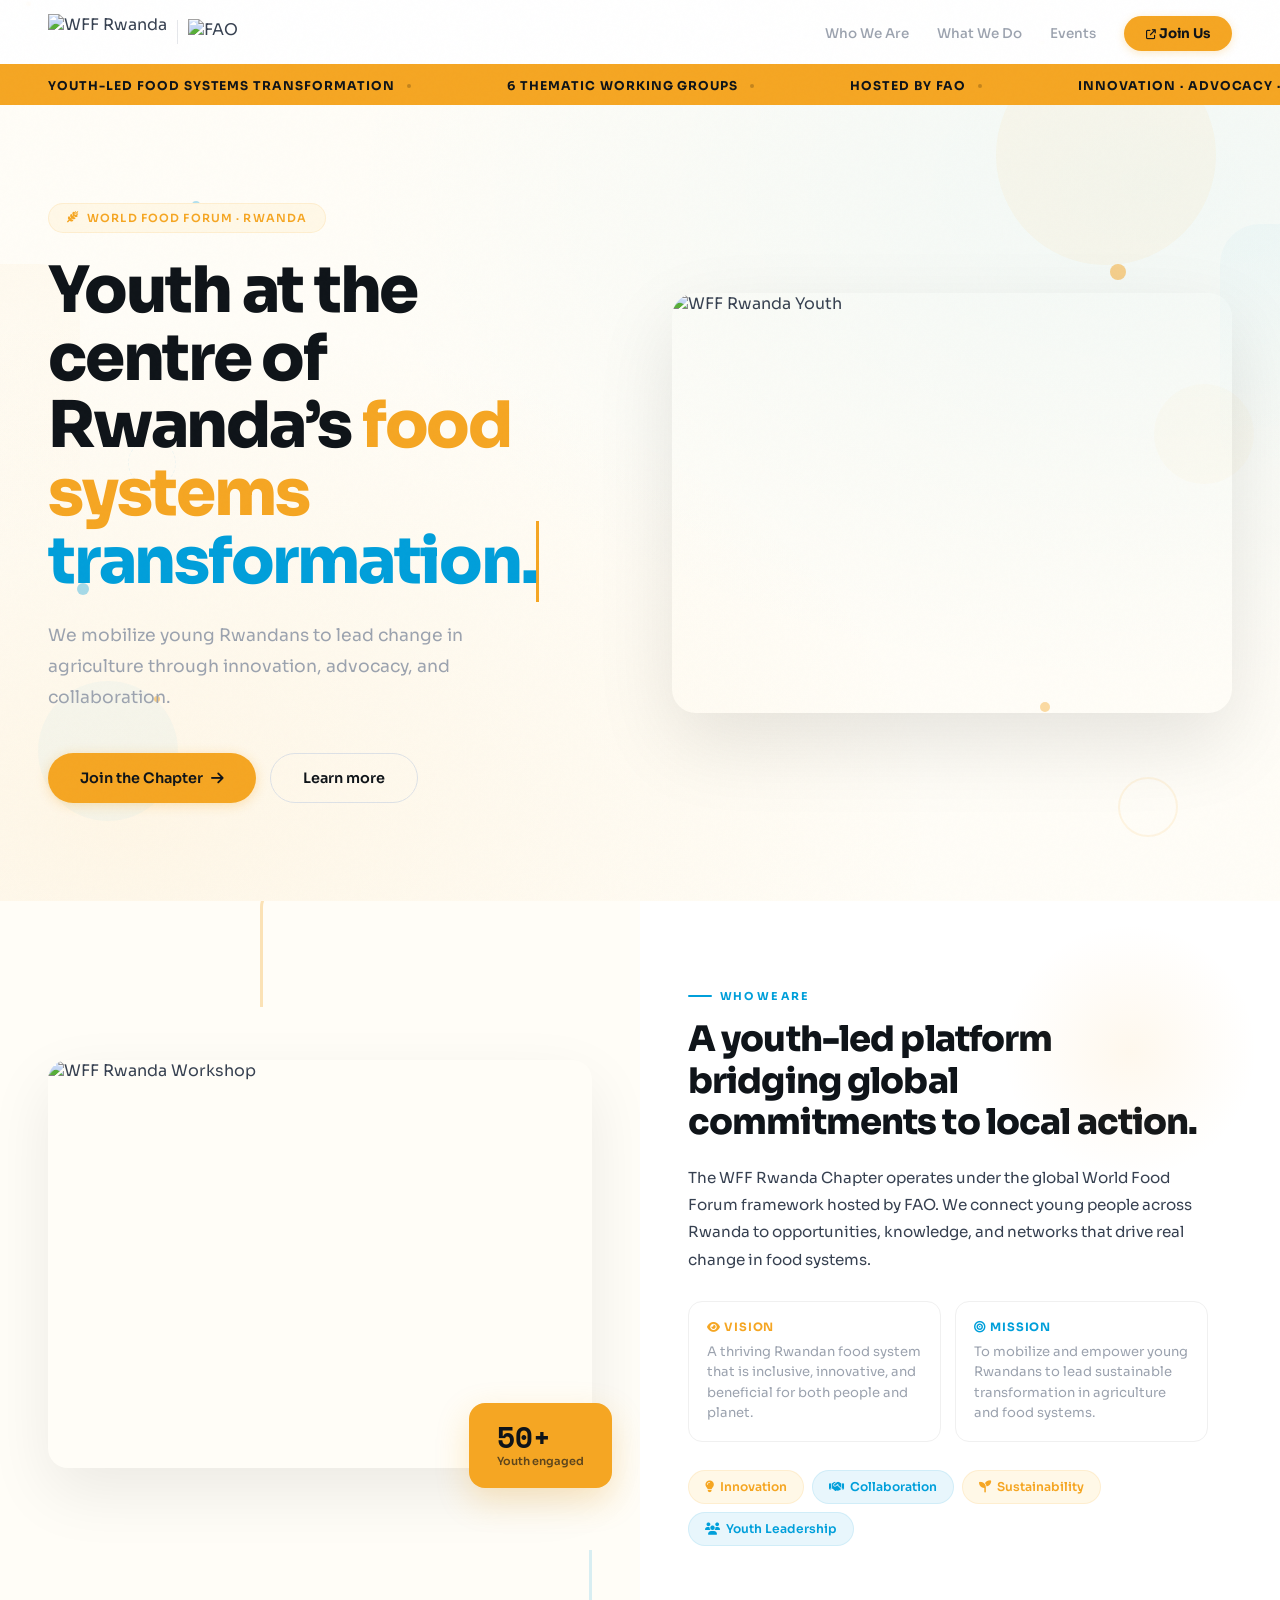
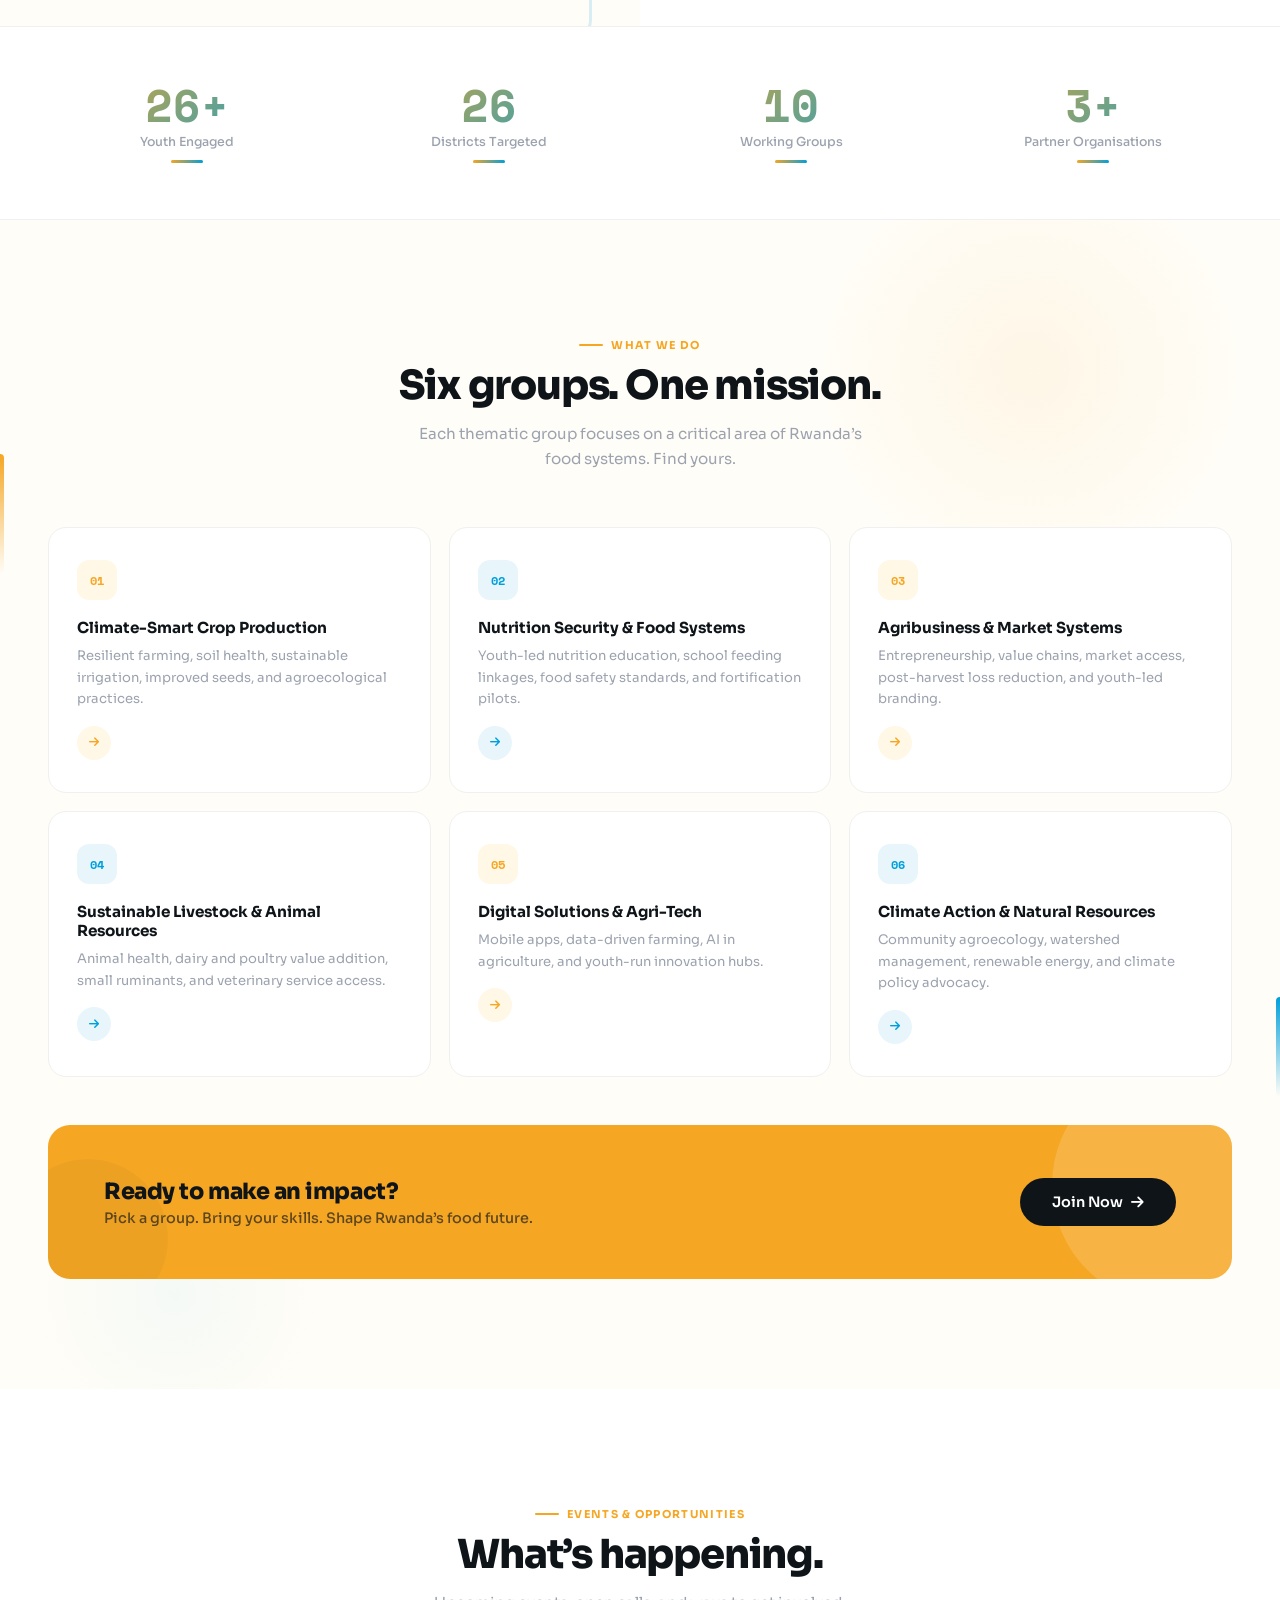
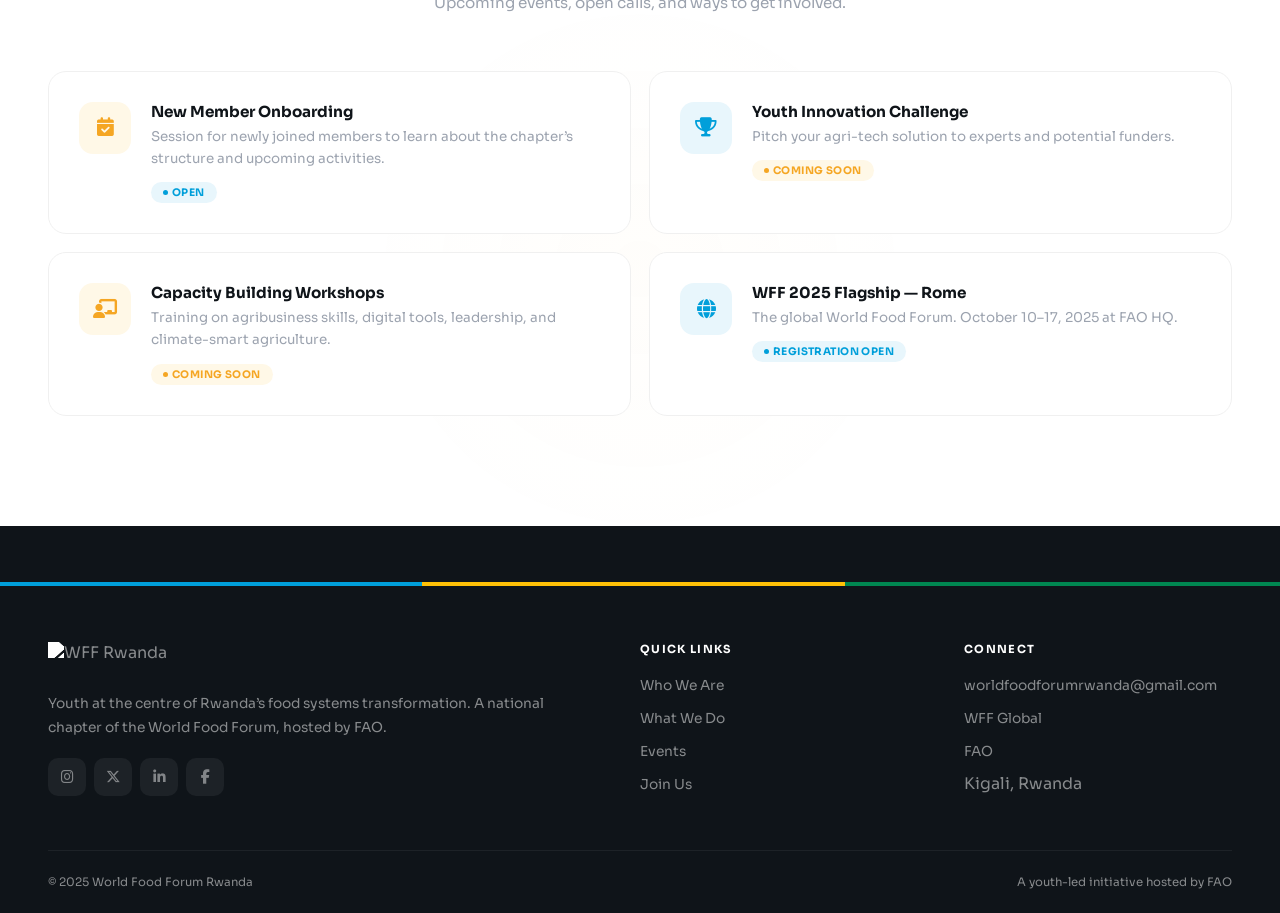
==== index.html @ 2b5194c0 "Add files via upload" ====
<!DOCTYPE html>
<html lang="en">
<head>
<meta charset="UTF-8">
<meta name="viewport" content="width=device-width, initial-scale=1.0">
<title>WFF Rwanda</title>
<meta name="description" content="World Food Forum Rwanda — Youth at the centre of food systems transformation.">
<link rel="preconnect" href="https://fonts.googleapis.com">
<link rel="preconnect" href="https://fonts.gstatic.com" crossorigin>
<link href="https://fonts.googleapis.com/css2?family=Sora:wght@300;400;500;600;700;800&family=Space+Mono:wght@700&display=swap" rel="stylesheet">
<link rel="stylesheet" href="https://cdnjs.cloudflare.com/ajax/libs/font-awesome/6.5.1/css/all.min.css">
<style>
:root{--blue:#009FDA;--blue-deep:#0077A8;--blue-soft:#E8F6FC;--yellow:#F5A623;--yellow-bright:#FFC107;--yellow-soft:#FFF8E7;--yellow-glow:rgba(245,166,35,0.08);--cream:#FFFDF7;--white:#FFFFFF;--dark:#0F1419;--text:#374151;--muted:#9CA3AF;--border:#F0F0F0;--font:'Sora',sans-serif;--mono:'Space Mono',monospace;--max:1320px;}
*,*::before,*::after{box-sizing:border-box;margin:0;padding:0;}
html{scroll-behavior:smooth;}
body{font-family:var(--font);color:var(--text);background:var(--white);overflow-x:hidden;-webkit-font-smoothing:antialiased;}
img{max-width:100%;display:block;}a{color:inherit;text-decoration:none;}
.wrap{max-width:var(--max);margin:0 auto;padding:0 48px;}

/* PROGRESS BAR */
#progress{position:fixed;top:0;left:0;height:3px;background:linear-gradient(90deg,var(--yellow),var(--blue));z-index:10000;width:0%;transition:width 0.1s;}

/* GRAIN */
body::after{content:'';position:fixed;inset:0;pointer-events:none;z-index:9998;opacity:0.015;background-image:url("data:image/svg+xml,%3Csvg viewBox='0 0 256 256' xmlns='http://www.w3.org/2000/svg'%3E%3Cfilter id='n'%3E%3CfeTurbulence type='fractalNoise' baseFrequency='0.9' numOctaves='4' stitchTiles='stitch'/%3E%3C/filter%3E%3Crect width='100%25' height='100%25' filter='url(%23n)'/%3E%3C/svg%3E");}

/* PARTICLES — FIXED FULLSCREEN */
#particles{position:fixed;top:0;left:0;width:100vw;height:100vh;z-index:0;pointer-events:none;}

/* MOUSE GLOW */
#mouseGlow{position:fixed;width:400px;height:400px;border-radius:50%;background:radial-gradient(circle,rgba(245,166,35,0.03),transparent 60%);pointer-events:none;z-index:0;will-change:transform;}

/* ===== NAV ===== */
.nav{position:fixed;top:0;left:0;right:0;z-index:999;height:64px;background:rgba(255,255,255,0.8);backdrop-filter:blur(20px) saturate(180%);-webkit-backdrop-filter:blur(20px) saturate(180%);transition:all 0.4s;}
.nav.shadow{box-shadow:0 1px 0 var(--border);background:rgba(255,255,255,0.92);}
.nav-inner{max-width:var(--max);margin:0 auto;padding:0 48px;display:flex;align-items:center;justify-content:space-between;height:100%;}
.nav-logo{display:flex;align-items:center;gap:10px;transition:transform 0.3s;}.nav-logo:hover{transform:scale(1.02);}
.nav-logo img{height:36px;}.nav-logo span{width:1px;height:24px;background:#E5E7EB;}
.nav-links{display:flex;align-items:center;gap:28px;list-style:none;}
.nav-links a{font-size:0.84rem;font-weight:500;color:var(--muted);transition:all 0.25s;position:relative;padding:6px 0;}
.nav-links a::after{content:'';position:absolute;bottom:0;left:0;width:0;height:2px;background:var(--yellow);border-radius:2px;transition:width 0.3s cubic-bezier(0.16,1,0.3,1);}
.nav-links a:hover,.nav-links a.active{color:var(--dark);}
.nav-links a:hover::after,.nav-links a.active::after{width:100%;}
.nav-cta{background:var(--yellow)!important;color:var(--dark)!important;padding:9px 22px!important;border-radius:100px;font-weight:700!important;font-size:0.82rem;transition:all 0.3s;box-shadow:0 2px 8px rgba(245,166,35,0.25);}
.nav-cta::after{display:none!important;}
.nav-cta:hover{background:var(--yellow-bright)!important;transform:translateY(-2px) scale(1.03);box-shadow:0 6px 20px rgba(245,166,35,0.35);}
.burger{display:none;background:none;border:none;cursor:pointer;padding:6px;}.burger div{width:20px;height:1.5px;background:var(--dark);margin:5px 0;border-radius:2px;}

/* ===== TICKER ===== */
.ticker{background:var(--yellow);padding:10px 0;overflow:hidden;white-space:nowrap;margin-top:64px;position:relative;z-index:2;}
.ticker-track{display:inline-flex;animation:scroll-left 35s linear infinite;}
.ticker-track:hover{animation-play-state:paused;}
.ticker-item{display:inline-flex;align-items:center;gap:12px;padding:0 48px;font-size:0.76rem;font-weight:700;color:var(--dark);text-transform:uppercase;letter-spacing:0.08em;}
.ticker-item .sep{width:4px;height:4px;border-radius:50%;background:rgba(0,0,0,0.2);}
@keyframes scroll-left{0%{transform:translateX(0);}100%{transform:translateX(-50%);}}

/* ===== HERO — FULL WIDTH ===== */
.hero{min-height:calc(100vh - 104px);display:flex;align-items:center;position:relative;overflow:hidden;background:var(--cream);z-index:1;}
.hero::before{content:'';position:absolute;inset:0;background:radial-gradient(ellipse at 10% 90%,rgba(245,166,35,0.08) 0%,transparent 50%),radial-gradient(ellipse at 90% 10%,rgba(0,159,218,0.05) 0%,transparent 50%);pointer-events:none;}
/* Edge decorative shapes */
.hero::after{content:'';position:absolute;top:20%;left:0;width:80px;height:300px;background:linear-gradient(180deg,rgba(245,166,35,0.04),transparent);border-radius:0 40px 40px 0;pointer-events:none;}
.hero-edge-r{position:absolute;top:15%;right:0;width:60px;height:250px;background:linear-gradient(180deg,rgba(0,159,218,0.03),transparent);border-radius:40px 0 0 40px;pointer-events:none;z-index:1;}

.hero-inner{max-width:var(--max);margin:0 auto;padding:72px 48px;display:grid;grid-template-columns:1fr 1fr;gap:64px;align-items:center;width:100%;position:relative;z-index:2;}
.hero-text{position:relative;}
.hero-eyebrow{display:inline-flex;align-items:center;gap:8px;font-size:0.7rem;font-weight:600;color:var(--yellow);letter-spacing:0.1em;text-transform:uppercase;margin-bottom:24px;background:var(--yellow-soft);padding:7px 18px;border-radius:100px;border:1px solid rgba(245,166,35,0.12);opacity:0;animation:slideIn 0.6s 0.1s cubic-bezier(0.16,1,0.3,1) forwards;}
.hero h1{font-size:clamp(2.6rem,5.5vw,4rem);font-weight:800;line-height:1.06;color:var(--dark);letter-spacing:-0.035em;margin-bottom:24px;opacity:0;animation:slideIn 0.7s 0.25s cubic-bezier(0.16,1,0.3,1) forwards;}
.hero h1 .blue{color:var(--blue);}.hero h1 .yel{color:var(--yellow);}
.hero h1 .typed{border-right:3px solid var(--yellow);animation:blink-cursor 1s step-end infinite;}
@keyframes blink-cursor{50%{border-color:transparent;}}
.hero-sub{font-size:1.08rem;line-height:1.8;color:var(--muted);max-width:480px;margin-bottom:40px;font-weight:400;opacity:0;animation:slideIn 0.7s 0.4s cubic-bezier(0.16,1,0.3,1) forwards;}
.hero-actions{display:flex;gap:14px;flex-wrap:wrap;opacity:0;animation:slideIn 0.7s 0.55s cubic-bezier(0.16,1,0.3,1) forwards;}
@keyframes slideIn{from{opacity:0;transform:translateY(24px);}to{opacity:1;transform:translateY(0);}}
.btn{display:inline-flex;align-items:center;gap:8px;padding:15px 32px;border-radius:100px;font-weight:600;font-size:0.9rem;font-family:var(--font);border:none;cursor:pointer;transition:all 0.35s cubic-bezier(0.16,1,0.3,1);position:relative;overflow:hidden;}
.btn-yellow{background:var(--yellow);color:var(--dark);box-shadow:0 2px 12px rgba(245,166,35,0.3);}
.btn-yellow::after{content:'';position:absolute;inset:-4px;border-radius:100px;border:2px solid var(--yellow);opacity:0;animation:cta-pulse 2.5s ease-out infinite;}
@keyframes cta-pulse{0%{transform:scale(1);opacity:0.4;}100%{transform:scale(1.15);opacity:0;}}
.btn-yellow:hover{transform:translateY(-3px);box-shadow:0 8px 28px rgba(245,166,35,0.4);}
.btn-outline{background:transparent;color:var(--dark);border:1.5px solid #DDE1E6;}
.btn-outline:hover{border-color:var(--dark);background:var(--white);transform:translateY(-2px);}

.hero-visual{position:relative;display:flex;justify-content:center;align-items:center;opacity:0;animation:slideIn 0.9s 0.3s cubic-bezier(0.16,1,0.3,1) forwards;perspective:800px;}
.hero-img-wrap{position:relative;width:100%;border-radius:24px;overflow:hidden;box-shadow:0 30px 80px rgba(0,0,0,0.1);transition:transform 0.4s cubic-bezier(0.16,1,0.3,1);will-change:transform;}
.hero-img-wrap img{width:100%;aspect-ratio:4/3;object-fit:cover;transition:transform 8s cubic-bezier(0.16,1,0.3,1);}
.hero-img-wrap:hover img{transform:scale(1.08);}
.hero-img-wrap::after{content:'';position:absolute;inset:-3px;border-radius:27px;border:2.5px solid var(--yellow);opacity:0.25;pointer-events:none;animation:border-breathe 4s ease-in-out infinite;}
@keyframes border-breathe{0%,100%{opacity:0.15;border-color:var(--yellow);}50%{opacity:0.35;border-color:var(--blue);}}
.hero-img-wrap::before{content:'';position:absolute;top:0;left:-100%;width:60%;height:100%;background:linear-gradient(90deg,transparent,rgba(255,255,255,0.06),transparent);z-index:2;animation:shine 7s ease-in-out infinite;}
@keyframes shine{0%,100%{left:-100%;}50%{left:150%;}}

/* Floating decos — spread wider */
.deco{position:absolute;border-radius:50%;pointer-events:none;z-index:1;}
.deco-1{width:220px;height:220px;background:var(--yellow);opacity:0.05;top:-60px;right:5%;animation:drift 9s ease-in-out infinite;}
.deco-2{width:140px;height:140px;background:var(--blue);opacity:0.035;bottom:10%;left:3%;animation:drift 11s ease-in-out infinite reverse;}
.deco-3{width:16px;height:16px;background:var(--yellow);opacity:0.5;top:20%;right:12%;animation:drift 4s ease-in-out infinite;}
.deco-4{width:12px;height:12px;background:var(--blue);opacity:0.35;top:60%;left:6%;animation:drift 5.5s ease-in-out infinite 1s;}
.deco-5{width:60px;height:60px;border:2px solid var(--yellow);opacity:0.1;bottom:8%;right:8%;animation:spin 28s linear infinite;}
.deco-6{width:10px;height:10px;background:var(--yellow);opacity:0.4;top:75%;right:18%;animation:drift 3.5s ease-in-out infinite 0.5s;}
.deco-7{width:8px;height:8px;background:var(--blue);opacity:0.3;top:12%;left:15%;animation:drift 4.8s ease-in-out infinite 0.8s;}
.deco-8{width:48px;height:48px;border:1.5px dashed var(--blue);opacity:0.06;top:42%;left:10%;animation:spin 35s linear infinite reverse;}
.deco-9{width:100px;height:100px;background:var(--yellow);opacity:0.025;top:35%;right:2%;animation:drift 12s ease-in-out infinite;}
.deco-10{width:6px;height:6px;background:var(--yellow);opacity:0.5;bottom:25%;left:12%;animation:drift 3s ease-in-out infinite 0.3s;}
@keyframes drift{0%,100%{transform:translateY(0) translateX(0);}25%{transform:translateY(-14px) translateX(6px);}75%{transform:translateY(10px) translateX(-6px);}}
@keyframes spin{to{transform:rotate(360deg);}}

/* ===== WHO WE ARE — FULL BLEED SPLIT ===== */
.who{position:relative;z-index:1;overflow:hidden;}
.who-split{display:grid;grid-template-columns:1fr 1fr;min-height:600px;}
/* Left panel — cream bg extending to edge */
.who-left{background:var(--cream);display:flex;align-items:center;justify-content:flex-end;padding:80px 48px 80px 48px;position:relative;}
.who-left::before{content:'';position:absolute;top:-14px;left:calc(50% - 60px);width:0;height:0;border-radius:20px 0 0 0;border-top:3px solid var(--yellow);border-left:3px solid var(--yellow);opacity:0.3;z-index:2;transition:all 1s cubic-bezier(0.16,1,0.3,1);}
.who-left.animated::before{width:120px;height:120px;}
.who-left::after{content:'';position:absolute;bottom:-14px;right:48px;width:0;height:0;border-radius:0 0 20px 0;border-bottom:3px solid var(--blue);border-right:3px solid var(--blue);opacity:0.15;z-index:2;transition:all 1s 0.2s cubic-bezier(0.16,1,0.3,1);}
.who-left.animated::after{width:90px;height:90px;}
.who-img-container{position:relative;width:100%;max-width:560px;}
.who-img{border-radius:20px;overflow:hidden;box-shadow:0 24px 64px rgba(0,0,0,0.08);}
.who-img img{width:100%;aspect-ratio:4/3;object-fit:cover;transition:transform 0.8s cubic-bezier(0.16,1,0.3,1);}
.who-img:hover img{transform:scale(1.05);}
.who-stat{position:absolute;bottom:-20px;right:-20px;z-index:3;background:var(--yellow);color:var(--dark);padding:20px 28px;border-radius:16px;box-shadow:0 12px 32px rgba(245,166,35,0.25);animation:float-gentle 3.5s ease-in-out infinite;}
@keyframes float-gentle{0%,100%{transform:translateY(0);}50%{transform:translateY(-8px);}}
.who-stat .big{font-family:var(--mono);font-size:1.8rem;font-weight:700;line-height:1;}.who-stat .sm{font-size:0.7rem;font-weight:600;opacity:0.65;margin-top:2px;}

/* Right panel — white bg */
.who-right{background:var(--white);display:flex;align-items:center;padding:80px 48px;position:relative;}
.who-right::before{content:'';position:absolute;top:0;right:0;width:300px;height:300px;background:radial-gradient(circle,var(--yellow-glow),transparent 60%);pointer-events:none;}
.who-content{max-width:520px;}
.who-content .eyebrow{font-size:0.68rem;font-weight:700;letter-spacing:0.12em;text-transform:uppercase;color:var(--blue);margin-bottom:16px;display:inline-flex;align-items:center;gap:8px;}
.who-content .eyebrow::before{content:'';width:24px;height:2px;background:var(--blue);border-radius:2px;}
.who-content h2{font-size:clamp(1.6rem,3vw,2.2rem);font-weight:800;color:var(--dark);letter-spacing:-0.025em;line-height:1.18;margin-bottom:20px;}
.who-content p{font-size:0.95rem;line-height:1.8;margin-bottom:16px;}
.vm-cards{display:grid;grid-template-columns:1fr 1fr;gap:14px;margin:28px 0;}
.vm{padding:18px;border-radius:14px;border:1px solid var(--border);background:var(--white);transition:all 0.35s cubic-bezier(0.16,1,0.3,1);}
.vm:hover{border-color:transparent;box-shadow:0 8px 24px rgba(0,0,0,0.04);transform:translateY(-3px);}
.vm h4{font-size:0.72rem;font-weight:700;text-transform:uppercase;letter-spacing:0.08em;margin-bottom:8px;}
.vm:first-child h4{color:var(--yellow);}.vm:last-child h4{color:var(--blue);}
.vm p{font-size:0.82rem;color:var(--muted);line-height:1.55;margin:0;}
.pills{display:flex;gap:8px;flex-wrap:wrap;}
.pill{display:inline-flex;align-items:center;gap:6px;padding:8px 16px;border-radius:100px;font-size:0.76rem;font-weight:600;transition:all 0.35s cubic-bezier(0.16,1,0.3,1);cursor:default;}
.pill.y{background:var(--yellow-soft);color:var(--yellow);border:1px solid rgba(245,166,35,0.12);}
.pill.b{background:var(--blue-soft);color:var(--blue);border:1px solid rgba(0,159,218,0.1);}
.pill:hover{transform:translateY(-4px) scale(1.06);box-shadow:0 8px 20px rgba(0,0,0,0.05);}

/* ===== COUNTER STRIP ===== */
.counter-strip{padding:56px 0;border-top:1px solid var(--border);border-bottom:1px solid var(--border);background:var(--white);position:relative;z-index:1;}
.counter-grid{display:grid;grid-template-columns:repeat(4,1fr);gap:24px;text-align:center;}
.counter-item .c-num{font-family:var(--mono);font-size:2.8rem;font-weight:700;line-height:1;margin-bottom:6px;background:linear-gradient(135deg,var(--yellow),var(--blue));-webkit-background-clip:text;-webkit-text-fill-color:transparent;background-clip:text;}
.counter-item .c-lbl{font-size:0.78rem;color:var(--muted);font-weight:500;}
.counter-item .c-bar{width:32px;height:3px;border-radius:2px;margin:10px auto 0;background:var(--border);position:relative;overflow:hidden;}
.counter-item .c-bar::after{content:'';position:absolute;inset:0;background:linear-gradient(90deg,var(--yellow),var(--blue));transform:scaleX(0);transform-origin:left;transition:transform 1.2s cubic-bezier(0.16,1,0.3,1);}
.counter-item.counted .c-bar::after{transform:scaleX(1);}

/* ===== WHAT WE DO ===== */
.groups-sec{padding:110px 0;background:var(--cream);position:relative;overflow:hidden;z-index:1;}
.groups-sec::before{content:'';position:absolute;top:-100px;right:0;width:500px;height:500px;background:radial-gradient(circle,var(--yellow-glow),transparent 60%);pointer-events:none;}
.groups-sec::after{content:'';position:absolute;bottom:-80px;left:0;width:350px;height:350px;background:radial-gradient(circle,rgba(0,159,218,0.04),transparent 60%);pointer-events:none;}
/* Edge accents */
.groups-edge-l{position:absolute;top:20%;left:0;width:4px;height:120px;background:linear-gradient(180deg,var(--yellow),transparent);border-radius:0 4px 4px 0;z-index:1;}
.groups-edge-r{position:absolute;bottom:25%;right:0;width:4px;height:100px;background:linear-gradient(180deg,var(--blue),transparent);border-radius:4px 0 0 4px;z-index:1;}

.sec-header{margin-bottom:56px;}.center{text-align:center;}
.eyebrow-y{font-size:0.68rem;font-weight:700;letter-spacing:0.12em;text-transform:uppercase;color:var(--yellow);margin-bottom:12px;display:inline-flex;align-items:center;gap:8px;justify-content:center;}
.eyebrow-y::before{content:'';width:24px;height:2px;background:var(--yellow);border-radius:2px;}
.sec-title{font-size:clamp(1.7rem,3.2vw,2.5rem);font-weight:800;color:var(--dark);letter-spacing:-0.03em;line-height:1.12;}
.sec-sub{font-size:0.95rem;color:var(--muted);max-width:480px;margin:12px auto 0;line-height:1.65;}

.groups-grid{display:grid;grid-template-columns:repeat(3,1fr);gap:18px;position:relative;z-index:1;}
.g-card{padding:32px 28px;border-radius:18px;background:var(--white);border:1px solid var(--border);transition:all 0.45s cubic-bezier(0.16,1,0.3,1);position:relative;overflow:hidden;cursor:pointer;}
.g-card:hover{transform:translateY(-8px);box-shadow:0 20px 48px rgba(0,0,0,0.07);border-color:transparent;}
.g-card:nth-child(odd)::before{content:'';position:absolute;top:0;left:0;right:0;height:3px;background:linear-gradient(90deg,var(--yellow),rgba(245,166,35,0.3));transform:scaleX(0);transform-origin:left;transition:transform 0.45s;}
.g-card:nth-child(even)::before{content:'';position:absolute;top:0;left:0;right:0;height:3px;background:linear-gradient(90deg,var(--blue),rgba(0,159,218,0.3));transform:scaleX(0);transform-origin:left;transition:transform 0.45s;}
.g-card:hover::before{transform:scaleX(1);}
.g-num{width:40px;height:40px;border-radius:12px;display:flex;align-items:center;justify-content:center;font-family:var(--mono);font-size:0.75rem;font-weight:700;margin-bottom:18px;transition:all 0.4s cubic-bezier(0.16,1,0.3,1);}
.g-card:hover .g-num{transform:rotate(-10deg) scale(1.15);box-shadow:0 4px 12px rgba(0,0,0,0.06);}
.g-card:nth-child(odd) .g-num{background:var(--yellow-soft);color:var(--yellow);}
.g-card:nth-child(even) .g-num{background:var(--blue-soft);color:var(--blue);}
.g-card h3{font-size:0.95rem;font-weight:700;color:var(--dark);margin-bottom:8px;}
.g-card p{font-size:0.82rem;color:var(--muted);line-height:1.65;}
.g-arrow{display:inline-flex;align-items:center;justify-content:center;width:34px;height:34px;border-radius:50%;margin-top:16px;font-size:0.72rem;transition:all 0.4s cubic-bezier(0.16,1,0.3,1);}
.g-card:nth-child(odd) .g-arrow{background:var(--yellow-soft);color:var(--yellow);}
.g-card:nth-child(even) .g-arrow{background:var(--blue-soft);color:var(--blue);}
.g-card:hover .g-arrow{transform:translateX(6px) scale(1.1);}

.join-banner{margin-top:48px;position:relative;z-index:1;border-radius:22px;padding:52px 56px;display:flex;align-items:center;justify-content:space-between;gap:32px;color:var(--dark);overflow:hidden;background:var(--yellow);transition:transform 0.3s;}
.join-banner:hover{transform:scale(1.005);}
.join-banner::before{content:'';position:absolute;top:-60px;right:-60px;width:240px;height:240px;border-radius:50%;background:rgba(255,255,255,0.15);animation:drift 7s ease-in-out infinite;}
.join-banner::after{content:'';position:absolute;bottom:-40px;left:-40px;width:160px;height:160px;border-radius:50%;background:rgba(0,0,0,0.03);animation:drift 9s ease-in-out infinite reverse;}
.join-banner>*{position:relative;z-index:1;}
.join-text h3{font-size:1.4rem;font-weight:800;letter-spacing:-0.02em;margin-bottom:4px;}
.join-text p{font-size:0.9rem;opacity:0.65;font-weight:500;}
.btn-dark{background:var(--dark);color:var(--white);}
.btn-dark:hover{background:#1F2937;transform:translateY(-3px);box-shadow:0 8px 24px rgba(0,0,0,0.18);}

/* ===== EVENTS ===== */
.events{padding:110px 0;position:relative;overflow:hidden;z-index:1;}
.events::before{content:'';position:absolute;top:80px;left:50%;transform:translateX(-50%);width:800px;height:800px;background:radial-gradient(circle,rgba(245,166,35,0.02),transparent 50%);pointer-events:none;}
.events-grid{display:grid;grid-template-columns:1fr 1fr;gap:18px;position:relative;z-index:1;}
.ev-card{padding:30px;border-radius:18px;background:var(--white);border:1px solid var(--border);transition:all 0.4s cubic-bezier(0.16,1,0.3,1);display:flex;gap:20px;align-items:flex-start;}
.ev-card:hover{box-shadow:0 12px 36px rgba(0,0,0,0.05);transform:translateY(-4px);border-color:transparent;}
.ev-icon{width:52px;height:52px;border-radius:14px;display:flex;align-items:center;justify-content:center;font-size:1.2rem;flex-shrink:0;transition:all 0.4s cubic-bezier(0.16,1,0.3,1);}
.ev-card:hover .ev-icon{transform:rotate(-8deg) scale(1.12);}
.ev-icon.b{background:var(--blue-soft);color:var(--blue);}.ev-icon.y{background:var(--yellow-soft);color:var(--yellow);}
.ev-body h3{font-size:0.95rem;font-weight:700;color:var(--dark);margin-bottom:5px;}
.ev-body p{font-size:0.84rem;color:var(--muted);line-height:1.65;}
.tag{display:inline-flex;align-items:center;gap:4px;font-size:0.65rem;font-weight:700;padding:4px 12px;border-radius:100px;margin-top:12px;letter-spacing:0.04em;text-transform:uppercase;}
.tag::before{content:'';width:5px;height:5px;border-radius:50%;}
.tag.open{background:var(--blue-soft);color:var(--blue);}.tag.open::before{background:var(--blue);animation:pulse-dot 1.5s infinite;}
.tag.soon{background:var(--yellow-soft);color:var(--yellow);}.tag.soon::before{background:var(--yellow);}
@keyframes pulse-dot{0%,100%{opacity:1;transform:scale(1);}50%{opacity:0.4;transform:scale(0.7);}}

/* ===== FOOTER ===== */
footer{background:var(--dark);color:rgba(255,255,255,0.5);padding:56px 0 0;position:relative;z-index:1;}
.ft-flag{height:4px;background:linear-gradient(90deg,var(--blue) 33%,var(--yellow-bright) 33% 66%,#008751 66%);}
.ft-inner{max-width:var(--max);margin:0 auto;padding:0 48px;}
.ft-top{display:grid;grid-template-columns:2fr 1fr 1fr;gap:56px;padding:56px 0 44px;border-bottom:1px solid rgba(255,255,255,0.06);}
.ft-brand img{height:36px;filter:brightness(0) invert(1);margin-bottom:14px;transition:transform 0.3s;}.ft-brand img:hover{transform:scale(1.04);}
.ft-brand p{font-size:0.86rem;line-height:1.75;margin-bottom:18px;}
.ft-socials{display:flex;gap:8px;}
.ft-soc{width:38px;height:38px;border-radius:10px;background:rgba(255,255,255,0.06);color:rgba(255,255,255,0.45);display:flex;align-items:center;justify-content:center;font-size:0.9rem;transition:all 0.3s cubic-bezier(0.16,1,0.3,1);}
.ft-soc:hover{background:var(--yellow);color:var(--dark);transform:translateY(-3px);box-shadow:0 4px 12px rgba(245,166,35,0.2);}
footer h4{color:var(--white);font-size:0.7rem;font-weight:700;text-transform:uppercase;letter-spacing:0.12em;margin-bottom:18px;}
.ft-links{list-style:none;}.ft-links li{margin-bottom:12px;}.ft-links a{font-size:0.86rem;transition:all 0.25s;}.ft-links a:hover{color:var(--yellow);padding-left:4px;}
.ft-bottom{padding:24px 0;display:flex;justify-content:space-between;align-items:center;font-size:0.73rem;}
.ft-bottom a{transition:color 0.2s;}.ft-bottom a:hover{color:var(--yellow);}

/* ===== SCROLL ANIM ===== */
.r{opacity:0;transform:translateY(32px);transition:all 0.8s cubic-bezier(0.16,1,0.3,1);}.r.v{opacity:1;transform:translateY(0);}
.rl{opacity:0;transform:translateX(-32px);transition:all 0.8s cubic-bezier(0.16,1,0.3,1);}.rl.v{opacity:1;transform:translateX(0);}
.rr{opacity:0;transform:translateX(32px);transition:all 0.8s cubic-bezier(0.16,1,0.3,1);}.rr.v{opacity:1;transform:translateX(0);}
.d1{transition-delay:.08s}.d2{transition-delay:.16s}.d3{transition-delay:.24s}.d4{transition-delay:.32s}

/* ===== RESPONSIVE ===== */
@media(max-width:1024px){.wrap,.nav-inner,.ft-inner{padding:0 32px;}.hero-inner{padding:60px 32px;gap:40px;}.who-split{grid-template-columns:1fr;}.who-left{justify-content:center;padding:60px 32px;}.who-right{padding:60px 32px;}.who-content{max-width:100%;}.who-stat{bottom:-16px;right:20px;}.groups-grid{grid-template-columns:1fr 1fr;}.events-grid,.counter-grid{grid-template-columns:1fr 1fr;}.ft-top{grid-template-columns:1fr;}.join-banner{flex-direction:column;text-align:center;padding:40px 32px;}.pills{justify-content:center;}.vm-cards{grid-template-columns:1fr;}}
@media(max-width:768px){.hero-inner{grid-template-columns:1fr;text-align:center;}.hero-sub{margin:0 auto 36px;}.hero-actions{justify-content:center;}.hero-edge-r,.groups-edge-l,.groups-edge-r{display:none;}}
@media(max-width:600px){.nav-links{display:none;}.burger{display:block;}.nav-links.open{display:flex;flex-direction:column;position:absolute;top:64px;left:0;right:0;background:rgba(255,255,255,0.97);backdrop-filter:blur(20px);padding:20px 32px;gap:16px;box-shadow:0 12px 40px rgba(0,0,0,0.06);border-top:1px solid var(--border);}.groups-grid,.counter-grid,.events-grid{grid-template-columns:1fr;}.groups-sec,.events{padding:72px 0;}.ft-bottom{flex-direction:column;gap:8px;text-align:center;}.deco{display:none;}.hero{min-height:auto;}.ticker-item{padding:0 28px;}}
</style>
</head>
<body>
<div id="progress"></div>
<canvas id="particles"></canvas>
<div id="mouseGlow"></div>

<nav class="nav" id="nav">
  <div class="nav-inner">
    <a href="#" class="nav-logo"><img src="images/wff-rwanda-logo.png" alt="WFF Rwanda"><span></span><img src="images/fao-logo.png" alt="FAO" style="height:26px;"></a>
    <ul class="nav-links" id="navLinks">
      <li><a href="#who">Who We Are</a></li>
      <li><a href="#groups">What We Do</a></li>
      <li><a href="#events">Events</a></li>
      <li><a href="https://forms.gle/cjVXGTzvzQob29h37" target="_blank" rel="noopener" class="nav-cta"><i class="fa-solid fa-arrow-up-right-from-square" style="font-size:0.65rem;"></i> Join Us</a></li>
    </ul>
    <button class="burger" id="burger" aria-label="Menu"><div></div><div></div><div></div></button>
  </div>
</nav>

<div class="ticker"><div class="ticker-track">
  <span class="ticker-item">Youth-Led Food Systems Transformation <span class="sep"></span></span><span class="ticker-item">6 Thematic Working Groups <span class="sep"></span></span><span class="ticker-item">Hosted by FAO <span class="sep"></span></span><span class="ticker-item">Innovation &middot; Advocacy &middot; Collaboration <span class="sep"></span></span><span class="ticker-item">Kigali, Rwanda <span class="sep"></span></span><span class="ticker-item">Join 50+ Young Leaders <span class="sep"></span></span>
  <span class="ticker-item">Youth-Led Food Systems Transformation <span class="sep"></span></span><span class="ticker-item">6 Thematic Working Groups <span class="sep"></span></span><span class="ticker-item">Hosted by FAO <span class="sep"></span></span><span class="ticker-item">Innovation &middot; Advocacy &middot; Collaboration <span class="sep"></span></span><span class="ticker-item">Kigali, Rwanda <span class="sep"></span></span><span class="ticker-item">Join 50+ Young Leaders <span class="sep"></span></span>
</div></div>

<section class="hero" id="home">
  <div class="hero-edge-r"></div>
  <div class="deco deco-1"></div><div class="deco deco-2"></div><div class="deco deco-3"></div><div class="deco deco-4"></div><div class="deco deco-5"></div><div class="deco deco-6"></div><div class="deco deco-7"></div><div class="deco deco-8"></div><div class="deco deco-9"></div><div class="deco deco-10"></div>
  <div class="hero-inner">
    <div class="hero-text">
      <div class="hero-eyebrow"><i class="fa-solid fa-wheat-awn"></i> World Food Forum &middot; Rwanda</div>
      <h1>Youth at the centre of Rwanda&rsquo;s <span class="yel">food systems</span> <span class="blue typed" id="typed">transformation.</span></h1>
      <p class="hero-sub">We mobilize young Rwandans to lead change in agriculture through innovation, advocacy, and collaboration.</p>
      <div class="hero-actions">
        <a href="https://forms.gle/cjVXGTzvzQob29h37" target="_blank" rel="noopener" class="btn btn-yellow">Join the Chapter <i class="fa-solid fa-arrow-right"></i></a>
        <a href="#who" class="btn btn-outline">Learn more</a>
      </div>
    </div>
    <div class="hero-visual">
      <div class="hero-img-wrap" id="heroImg"><img src="images/group-photo.jpeg" alt="WFF Rwanda Youth"></div>
    </div>
  </div>
</section>

<section class="who" id="who">
  <div class="who-split">
    <div class="who-left rl" id="whoLeft">
      <div class="who-img-container">
        <div class="who-img"><img src="images/panel.jpeg" alt="WFF Rwanda Workshop"></div>
        <div class="who-stat"><div class="big">50+</div><div class="sm">Youth engaged</div></div>
      </div>
    </div>
    <div class="who-right rr">
      <div class="who-content">
        <div class="eyebrow">Who We Are</div>
        <h2>A youth-led platform bridging global commitments to local action.</h2>
        <p>The WFF Rwanda Chapter operates under the global World Food Forum framework hosted by FAO. We connect young people across Rwanda to opportunities, knowledge, and networks that drive real change in food systems.</p>
        <div class="vm-cards">
          <div class="vm"><h4><i class="fa-solid fa-eye"></i> Vision</h4><p>A thriving Rwandan food system that is inclusive, innovative, and beneficial for both people and planet.</p></div>
          <div class="vm"><h4><i class="fa-solid fa-bullseye"></i> Mission</h4><p>To mobilize and empower young Rwandans to lead sustainable transformation in agriculture and food systems.</p></div>
        </div>
        <div class="pills">
          <span class="pill y"><i class="fa-solid fa-lightbulb"></i> Innovation</span>
          <span class="pill b"><i class="fa-solid fa-handshake"></i> Collaboration</span>
          <span class="pill y"><i class="fa-solid fa-seedling"></i> Sustainability</span>
          <span class="pill b"><i class="fa-solid fa-users"></i> Youth Leadership</span>
        </div>
      </div>
    </div>
  </div>
</section>

<div class="counter-strip" id="counters"><div class="wrap"><div class="counter-grid">
  <div class="counter-item r"><div class="c-num" data-target="50">0+</div><div class="c-lbl">Youth Engaged</div><div class="c-bar"></div></div>
  <div class="counter-item r d1"><div class="c-num" data-target="30">0</div><div class="c-lbl">Districts Targeted</div><div class="c-bar"></div></div>
  <div class="counter-item r d2"><div class="c-num" data-target="10">0</div><div class="c-lbl">Working Groups</div><div class="c-bar"></div></div>
  <div class="counter-item r d3"><div class="c-num" data-target="3">0+</div><div class="c-lbl">Partner Organisations</div><div class="c-bar"></div></div>
</div></div></div>

<section class="groups-sec" id="groups">
  <div class="groups-edge-l"></div><div class="groups-edge-r"></div>
  <div class="wrap">
    <div class="sec-header center">
      <div class="eyebrow-y r">What We Do</div>
      <div class="sec-title r">Six groups. One mission.</div>
      <div class="sec-sub r">Each thematic group focuses on a critical area of Rwanda&rsquo;s food systems. Find yours.</div>
    </div>
    <div class="groups-grid">
      <div class="g-card r d1"><div class="g-num">01</div><h3>Climate-Smart Crop Production</h3><p>Resilient farming, soil health, sustainable irrigation, improved seeds, and agroecological practices.</p><div class="g-arrow"><i class="fa-solid fa-arrow-right"></i></div></div>
      <div class="g-card r d2"><div class="g-num">02</div><h3>Nutrition Security & Food Systems</h3><p>Youth-led nutrition education, school feeding linkages, food safety standards, and fortification pilots.</p><div class="g-arrow"><i class="fa-solid fa-arrow-right"></i></div></div>
      <div class="g-card r d3"><div class="g-num">03</div><h3>Agribusiness & Market Systems</h3><p>Entrepreneurship, value chains, market access, post-harvest loss reduction, and youth-led branding.</p><div class="g-arrow"><i class="fa-solid fa-arrow-right"></i></div></div>
      <div class="g-card r d1"><div class="g-num">04</div><h3>Sustainable Livestock & Animal Resources</h3><p>Animal health, dairy and poultry value addition, small ruminants, and veterinary service access.</p><div class="g-arrow"><i class="fa-solid fa-arrow-right"></i></div></div>
      <div class="g-card r d2"><div class="g-num">05</div><h3>Digital Solutions & Agri-Tech</h3><p>Mobile apps, data-driven farming, AI in agriculture, and youth-run innovation hubs.</p><div class="g-arrow"><i class="fa-solid fa-arrow-right"></i></div></div>
      <div class="g-card r d3"><div class="g-num">06</div><h3>Climate Action & Natural Resources</h3><p>Community agroecology, watershed management, renewable energy, and climate policy advocacy.</p><div class="g-arrow"><i class="fa-solid fa-arrow-right"></i></div></div>
    </div>
    <div class="join-banner r"><div class="join-text"><h3>Ready to make an impact?</h3><p>Pick a group. Bring your skills. Shape Rwanda&rsquo;s food future.</p></div><a href="https://forms.gle/cjVXGTzvzQob29h37" target="_blank" rel="noopener" class="btn btn-dark">Join Now <i class="fa-solid fa-arrow-right"></i></a></div>
  </div>
</section>

<section class="events" id="events"><div class="wrap">
  <div class="sec-header center">
    <div class="eyebrow-y r">Events & Opportunities</div>
    <div class="sec-title r">What&rsquo;s happening.</div>
    <div class="sec-sub r">Upcoming events, open calls, and ways to get involved.</div>
  </div>
  <div class="events-grid">
    <div class="ev-card r d1"><div class="ev-icon y"><i class="fa-solid fa-calendar-check"></i></div><div class="ev-body"><h3>New Member Onboarding</h3><p>Session for newly joined members to learn about the chapter&rsquo;s structure and upcoming activities.</p><span class="tag open">Open</span></div></div>
    <div class="ev-card r d2"><div class="ev-icon b"><i class="fa-solid fa-trophy"></i></div><div class="ev-body"><h3>Youth Innovation Challenge</h3><p>Pitch your agri-tech solution to experts and potential funders.</p><span class="tag soon">Coming Soon</span></div></div>
    <div class="ev-card r d3"><div class="ev-icon y"><i class="fa-solid fa-chalkboard-user"></i></div><div class="ev-body"><h3>Capacity Building Workshops</h3><p>Training on agribusiness skills, digital tools, leadership, and climate-smart agriculture.</p><span class="tag soon">Coming Soon</span></div></div>
    <div class="ev-card r d4"><div class="ev-icon b"><i class="fa-solid fa-globe"></i></div><div class="ev-body"><h3>WFF 2025 Flagship &mdash; Rome</h3><p>The global World Food Forum. October 10&ndash;17, 2025 at FAO HQ.</p><span class="tag open">Registration Open</span></div></div>
  </div>
</div></section>

<footer><div class="ft-flag"></div><div class="ft-inner"><div class="ft-top">
  <div class="ft-brand"><img src="images/wff-rwanda-logo.png" alt="WFF Rwanda"><p>Youth at the centre of Rwanda&rsquo;s food systems transformation. A national chapter of the World Food Forum, hosted by FAO.</p><div class="ft-socials"><a href="https://www.instagram.com/waborwanda/" target="_blank" rel="noopener" class="ft-soc"><i class="fa-brands fa-instagram"></i></a><a href="https://x.com/" target="_blank" rel="noopener" class="ft-soc"><i class="fa-brands fa-x-twitter"></i></a><a href="https://www.linkedin.com/" target="_blank" rel="noopener" class="ft-soc"><i class="fa-brands fa-linkedin-in"></i></a><a href="https://www.facebook.com/" target="_blank" rel="noopener" class="ft-soc"><i class="fa-brands fa-facebook-f"></i></a></div></div>
  <div><h4>Quick Links</h4><ul class="ft-links"><li><a href="#who">Who We Are</a></li><li><a href="#groups">What We Do</a></li><li><a href="#events">Events</a></li><li><a href="https://forms.gle/cjVXGTzvzQob29h37" target="_blank" rel="noopener">Join Us</a></li></ul></div>
  <div><h4>Connect</h4><ul class="ft-links"><li><a href="mailto:worldfoodforumrwanda@gmail.com">worldfoodforumrwanda@gmail.com</a></li><li><a href="https://www.world-food-forum.org/" target="_blank" rel="noopener">WFF Global</a></li><li><a href="https://www.fao.org/" target="_blank" rel="noopener">FAO</a></li><li>Kigali, Rwanda</li></ul></div>
</div><div class="ft-bottom"><span>&copy; 2025 World Food Forum Rwanda</span><span>A youth-led initiative hosted by <a href="https://www.fao.org/" target="_blank" rel="noopener">FAO</a></span></div></div></footer>

<script>
// Nav
const nav=document.getElementById('nav');
window.addEventListener('scroll',()=>nav.classList.toggle('shadow',window.scrollY>20));
const burger=document.getElementById('burger'),links=document.getElementById('navLinks');
burger.addEventListener('click',()=>links.classList.toggle('open'));
links.querySelectorAll('a').forEach(a=>a.addEventListener('click',()=>links.classList.remove('open')));
const secs=document.querySelectorAll('section[id]');
window.addEventListener('scroll',()=>{const y=window.scrollY+100;secs.forEach(s=>{const t=s.offsetTop-100,b=t+s.offsetHeight,id=s.getAttribute('id'),l=links.querySelector(`a[href="#${id}"]`);if(l)l.classList.toggle('active',y>=t&&y<b);});});

// Progress
const progress=document.getElementById('progress');
window.addEventListener('scroll',()=>{const h=document.documentElement.scrollHeight-window.innerHeight;progress.style.width=(window.scrollY/h*100)+'%';});

// Reveal
const obs=new IntersectionObserver(es=>{es.forEach(e=>{if(e.isIntersecting){e.target.classList.add('v');if(e.target.id==='whoLeft')e.target.classList.add('animated');}});},{threshold:0.08,rootMargin:'0px 0px -50px 0px'});
document.querySelectorAll('.r,.rl,.rr,#whoLeft').forEach(el=>obs.observe(el));

// Smooth scroll
document.querySelectorAll('a[href^="#"]').forEach(a=>{a.addEventListener('click',function(e){e.preventDefault();const t=document.querySelector(this.getAttribute('href'));if(t)window.scrollTo({top:t.getBoundingClientRect().top+window.scrollY-72,behavior:'smooth'});});});

// PARTICLES — FULLSCREEN WITH MOUSE INTERACTION
const canvas=document.getElementById('particles');
const ctx=canvas.getContext('2d');
let mouse={x:-999,y:-999};
document.addEventListener('mousemove',e=>{mouse.x=e.clientX;mouse.y=e.clientY;});
document.addEventListener('mouseleave',()=>{mouse.x=-999;mouse.y=-999;});
function resize(){canvas.width=window.innerWidth;canvas.height=window.innerHeight;}
resize();window.addEventListener('resize',resize);
const dots=[];
const PARTICLE_COUNT=80;
const CONNECT_DIST=180;
const MOUSE_DIST=150;
for(let i=0;i<PARTICLE_COUNT;i++){
  dots.push({
    x:Math.random()*window.innerWidth,y:Math.random()*window.innerHeight,
    ox:0,oy:0, // original velocity
    r:Math.random()*2.5+0.8,
    dx:(Math.random()-0.5)*0.35,dy:(Math.random()-0.5)*0.25,
    color:Math.random()>0.45?[245,166,35]:[0,159,218],
    opacity:Math.random()*0.25+0.1
  });
}
function drawParticles(){
  ctx.clearRect(0,0,canvas.width,canvas.height);
  // Connect dots to each other
  for(let i=0;i<dots.length;i++){
    for(let j=i+1;j<dots.length;j++){
      const ddx=dots[i].x-dots[j].x,ddy=dots[i].y-dots[j].y;
      const dist=Math.sqrt(ddx*ddx+ddy*ddy);
      if(dist<CONNECT_DIST){
        const alpha=0.06*(1-dist/CONNECT_DIST);
        // Mix colors of connected dots
        const c1=dots[i].color,c2=dots[j].color;
        const mr=Math.round((c1[0]+c2[0])/2),mg=Math.round((c1[1]+c2[1])/2),mb=Math.round((c1[2]+c2[2])/2);
        ctx.beginPath();ctx.moveTo(dots[i].x,dots[i].y);ctx.lineTo(dots[j].x,dots[j].y);
        ctx.strokeStyle=`rgba(${mr},${mg},${mb},${alpha})`;ctx.lineWidth=0.6;ctx.stroke();
      }
    }
    // Connect dots to mouse cursor
    if(mouse.x>0){
      const mdx=dots[i].x-mouse.x,mdy=dots[i].y-mouse.y;
      const mDist=Math.sqrt(mdx*mdx+mdy*mdy);
      if(mDist<MOUSE_DIST){
        const alpha=0.12*(1-mDist/MOUSE_DIST);
        ctx.beginPath();ctx.moveTo(dots[i].x,dots[i].y);ctx.lineTo(mouse.x,mouse.y);
        ctx.strokeStyle=`rgba(245,166,35,${alpha})`;ctx.lineWidth=0.8;ctx.stroke();
        // Gently push particles away from mouse
        const force=(1-mDist/MOUSE_DIST)*0.5;
        dots[i].x+=mdx/mDist*force;
        dots[i].y+=mdy/mDist*force;
      }
    }
  }
  // Draw dots
  dots.forEach(d=>{
    d.x+=d.dx;d.y+=d.dy;
    if(d.x<-10)d.x=canvas.width+10;if(d.x>canvas.width+10)d.x=-10;
    if(d.y<-10)d.y=canvas.height+10;if(d.y>canvas.height+10)d.y=-10;
    ctx.beginPath();ctx.arc(d.x,d.y,d.r,0,Math.PI*2);
    ctx.fillStyle=`rgba(${d.color[0]},${d.color[1]},${d.color[2]},${d.opacity})`;ctx.fill();
    // Small glow halo on larger dots
    if(d.r>2){
      ctx.beginPath();ctx.arc(d.x,d.y,d.r*3,0,Math.PI*2);
      ctx.fillStyle=`rgba(${d.color[0]},${d.color[1]},${d.color[2]},${d.opacity*0.08})`;ctx.fill();
    }
  });
  // Draw mouse node
  if(mouse.x>0){
    ctx.beginPath();ctx.arc(mouse.x,mouse.y,3,0,Math.PI*2);
    ctx.fillStyle='rgba(245,166,35,0.15)';ctx.fill();
    ctx.beginPath();ctx.arc(mouse.x,mouse.y,20,0,Math.PI*2);
    ctx.fillStyle='rgba(245,166,35,0.02)';ctx.fill();
  }
  requestAnimationFrame(drawParticles);
}
drawParticles();

// Mouse glow
const glow=document.getElementById('mouseGlow');
let gx=-500,gy=-500;
document.addEventListener('mousemove',e=>{gx=e.clientX;gy=e.clientY;});
function animGlow(){glow.style.transform=`translate(${gx-200}px,${gy-200}px)`;requestAnimationFrame(animGlow);}
animGlow();

// Hero tilt
const heroImg=document.getElementById('heroImg');
const heroSec=document.querySelector('.hero');
heroSec.addEventListener('mousemove',e=>{const r=heroSec.getBoundingClientRect();const x=(e.clientX-r.left)/r.width-0.5;const y=(e.clientY-r.top)/r.height-0.5;heroImg.style.transform=`rotateY(${x*6}deg) rotateX(${-y*4}deg)`;});
heroSec.addEventListener('mouseleave',()=>{heroImg.style.transform='rotateY(0) rotateX(0)';});

// Counters
const cObs=new IntersectionObserver(es=>{es.forEach(e=>{if(e.isIntersecting){
  e.target.querySelectorAll('.counter-item').forEach(item=>{item.classList.add('counted');
    const n=item.querySelector('.c-num');const t=parseInt(n.dataset.target);const suffix=n.textContent.replace(/\d/g,'');
    let c=0;const step=Math.max(1,Math.floor(t/35));
    const timer=setInterval(()=>{c+=step;if(c>=t){c=t;clearInterval(timer);}n.textContent=c+suffix;},35);
  });cObs.unobserve(e.target);}});},{threshold:0.4});
const counters=document.getElementById('counters');if(counters)cObs.observe(counters);

// Typed cursor remove
setTimeout(()=>{const t=document.getElementById('typed');if(t)t.classList.remove('typed');},3500);
</script>
</body>
</html>
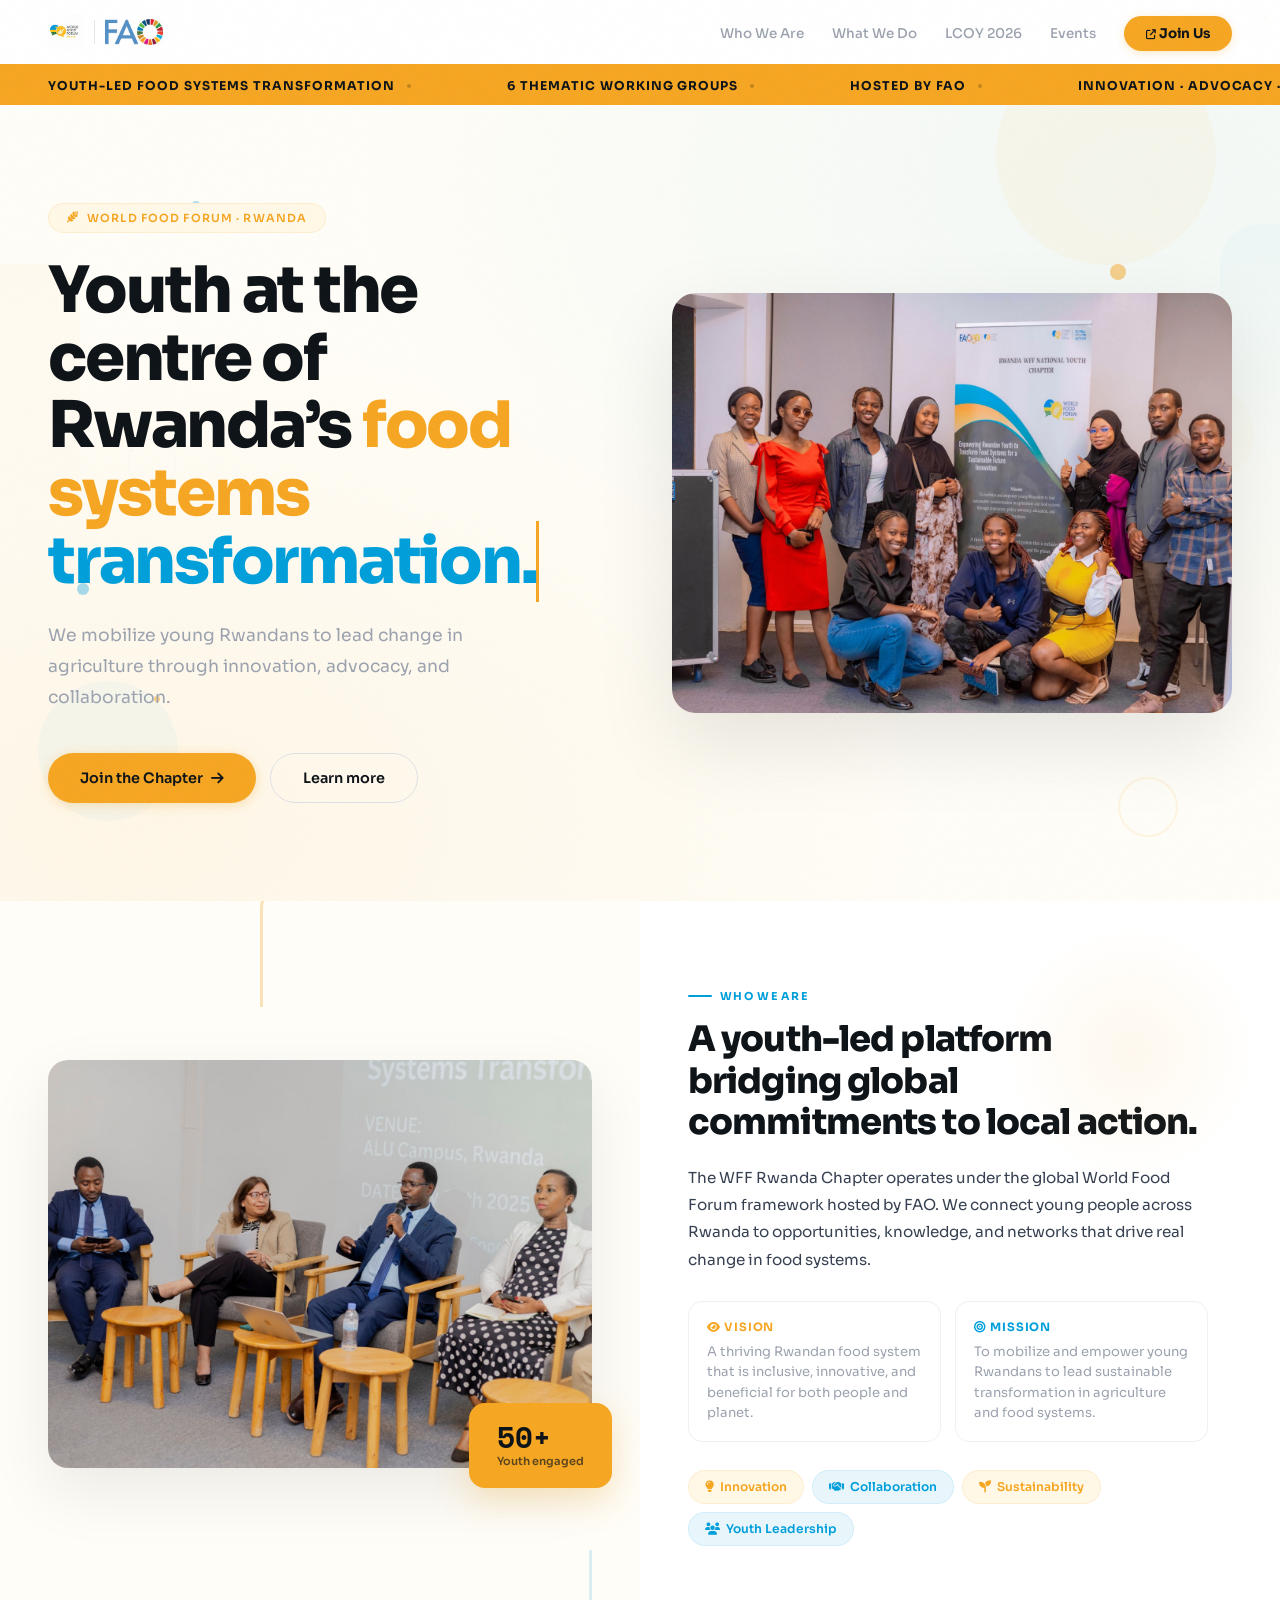
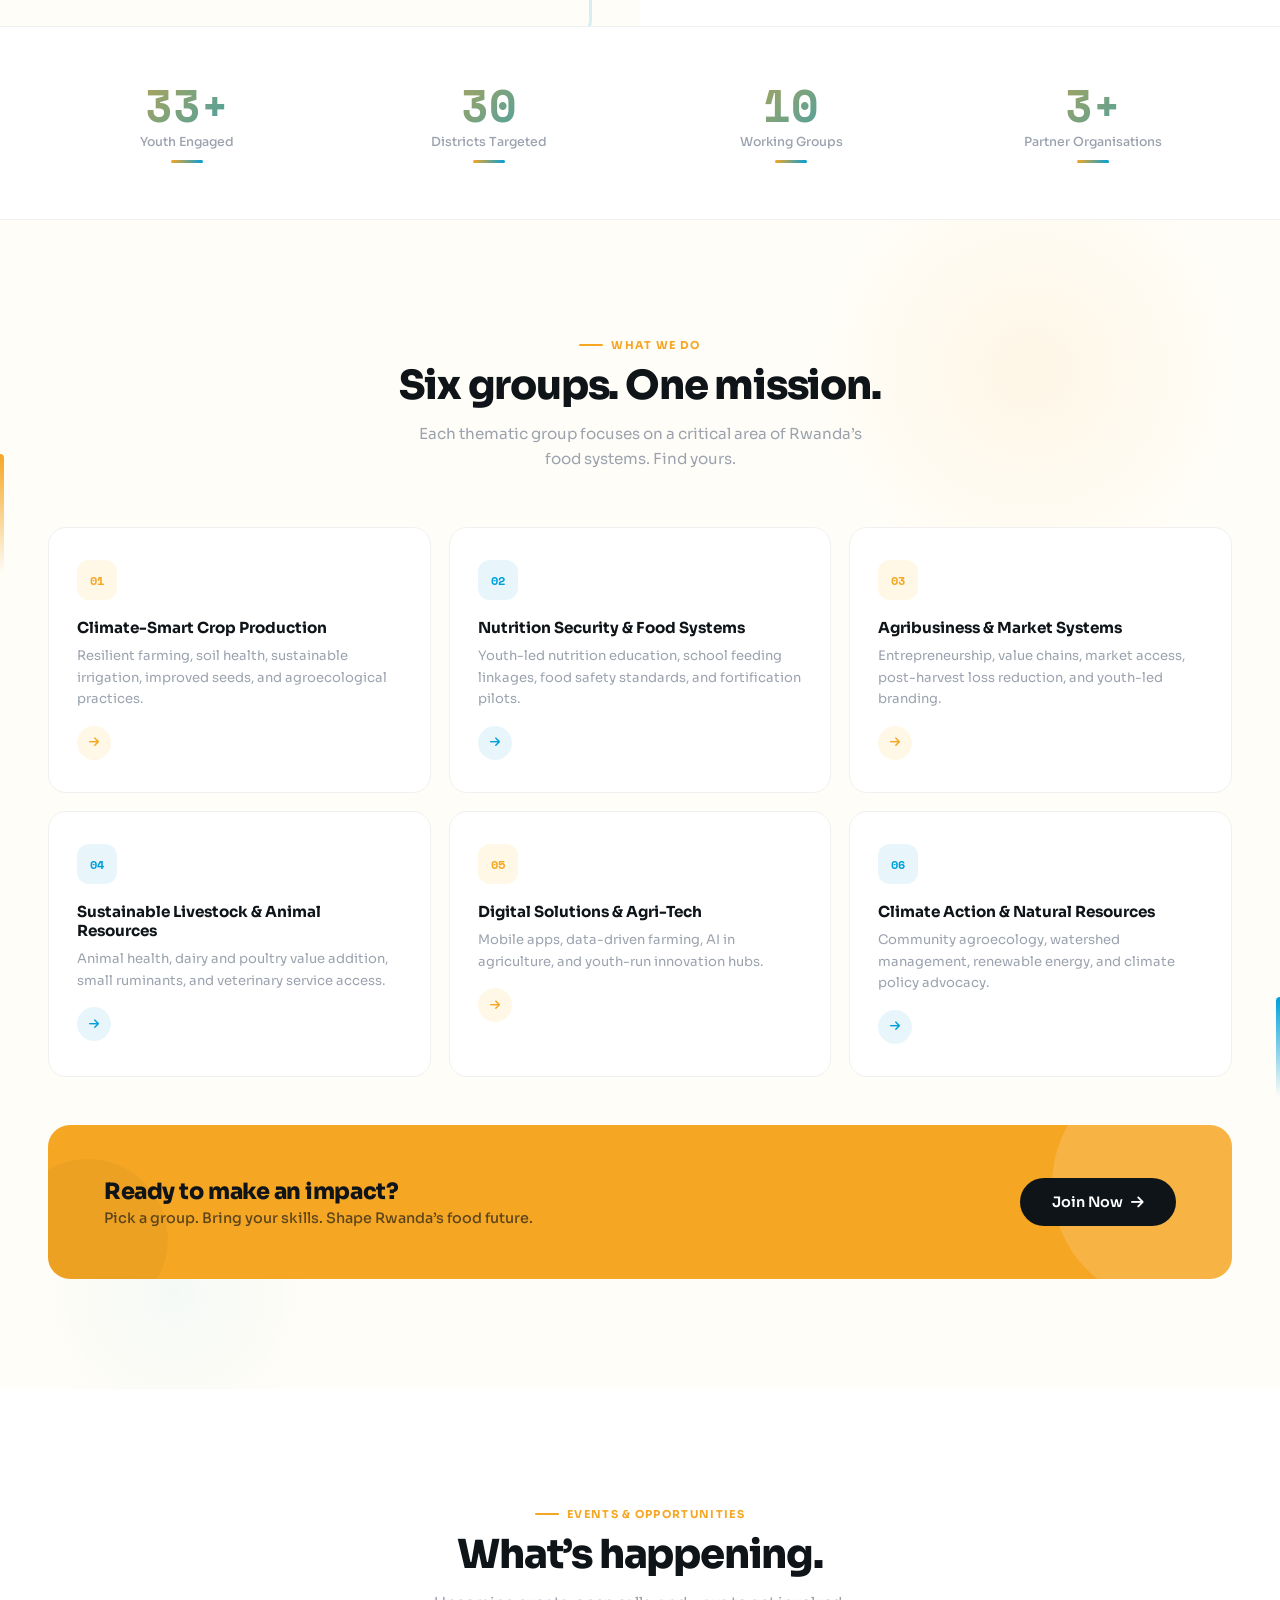
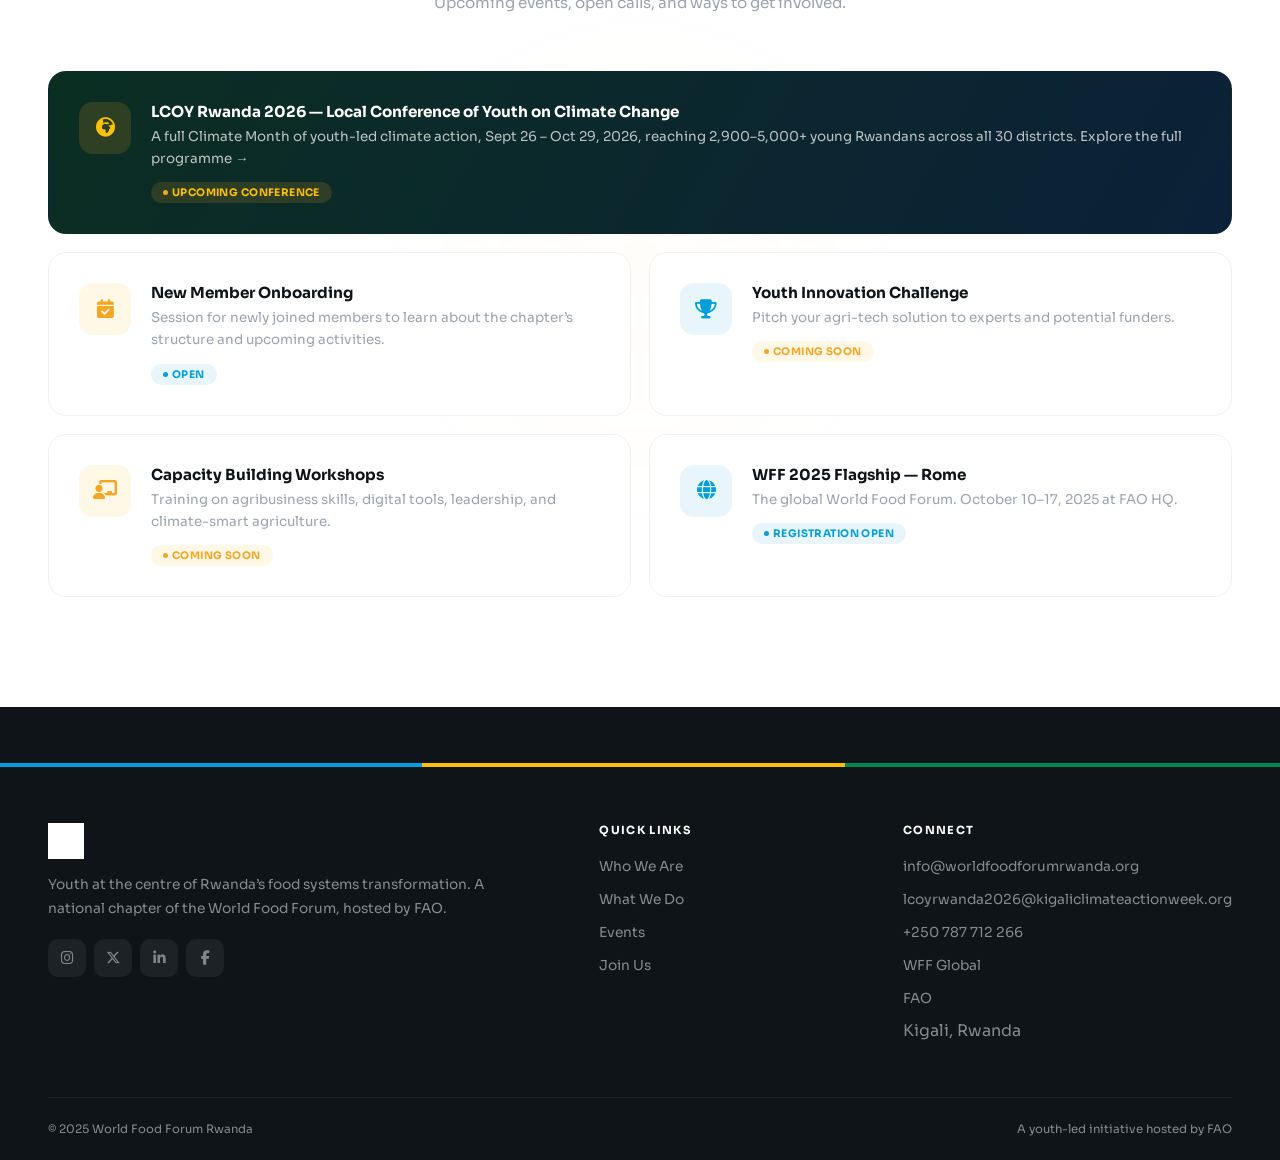
==== commit 94f4f8ab: "Add LCOY Rwanda 2026 page, site images, and LCOY contact details - Add images/ (logos and photos alr" ====
--- a/index.html
+++ b/index.html
@@ -244,6 +244,7 @@
     <ul class="nav-links" id="navLinks">
       <li><a href="#who">Who We Are</a></li>
       <li><a href="#groups">What We Do</a></li>
+      <li><a href="lcoy-2026.html">LCOY 2026</a></li>
       <li><a href="#events">Events</a></li>
       <li><a href="https://forms.gle/cjVXGTzvzQob29h37" target="_blank" rel="noopener" class="nav-cta"><i class="fa-solid fa-arrow-up-right-from-square" style="font-size:0.65rem;"></i> Join Us</a></li>
     </ul>
@@ -337,6 +338,7 @@
     <div class="sec-sub r">Upcoming events, open calls, and ways to get involved.</div>
   </div>
   <div class="events-grid">
+    <a href="lcoy-2026.html" class="ev-card r d1" style="grid-column:1/-1;background:linear-gradient(120deg,#0B2E22,#0B2138);border-color:transparent;color:#fff;"><div class="ev-icon y" style="background:rgba(245,166,35,0.15);color:var(--yellow-bright);"><i class="fa-solid fa-earth-africa"></i></div><div class="ev-body"><h3 style="color:#fff;">LCOY Rwanda 2026 &mdash; Local Conference of Youth on Climate Change</h3><p style="color:rgba(255,255,255,0.72);">A full Climate Month of youth-led climate action, Sept 26 &ndash; Oct 29, 2026, reaching 2,900&ndash;5,000+ young Rwandans across all 30 districts. Explore the full programme &rarr;</p><span class="tag soon" style="background:rgba(245,166,35,0.15);color:var(--yellow-bright);">Upcoming Conference</span></div></a>
     <div class="ev-card r d1"><div class="ev-icon y"><i class="fa-solid fa-calendar-check"></i></div><div class="ev-body"><h3>New Member Onboarding</h3><p>Session for newly joined members to learn about the chapter&rsquo;s structure and upcoming activities.</p><span class="tag open">Open</span></div></div>
     <div class="ev-card r d2"><div class="ev-icon b"><i class="fa-solid fa-trophy"></i></div><div class="ev-body"><h3>Youth Innovation Challenge</h3><p>Pitch your agri-tech solution to experts and potential funders.</p><span class="tag soon">Coming Soon</span></div></div>
     <div class="ev-card r d3"><div class="ev-icon y"><i class="fa-solid fa-chalkboard-user"></i></div><div class="ev-body"><h3>Capacity Building Workshops</h3><p>Training on agribusiness skills, digital tools, leadership, and climate-smart agriculture.</p><span class="tag soon">Coming Soon</span></div></div>
@@ -347,7 +349,7 @@
 <footer><div class="ft-flag"></div><div class="ft-inner"><div class="ft-top">
   <div class="ft-brand"><img src="images/wff-rwanda-logo.png" alt="WFF Rwanda"><p>Youth at the centre of Rwanda&rsquo;s food systems transformation. A national chapter of the World Food Forum, hosted by FAO.</p><div class="ft-socials"><a href="https://www.instagram.com/waborwanda/" target="_blank" rel="noopener" class="ft-soc"><i class="fa-brands fa-instagram"></i></a><a href="https://x.com/" target="_blank" rel="noopener" class="ft-soc"><i class="fa-brands fa-x-twitter"></i></a><a href="https://www.linkedin.com/" target="_blank" rel="noopener" class="ft-soc"><i class="fa-brands fa-linkedin-in"></i></a><a href="https://www.facebook.com/" target="_blank" rel="noopener" class="ft-soc"><i class="fa-brands fa-facebook-f"></i></a></div></div>
   <div><h4>Quick Links</h4><ul class="ft-links"><li><a href="#who">Who We Are</a></li><li><a href="#groups">What We Do</a></li><li><a href="#events">Events</a></li><li><a href="https://forms.gle/cjVXGTzvzQob29h37" target="_blank" rel="noopener">Join Us</a></li></ul></div>
-  <div><h4>Connect</h4><ul class="ft-links"><li><a href="mailto:worldfoodforumrwanda@gmail.com">worldfoodforumrwanda@gmail.com</a></li><li><a href="https://www.world-food-forum.org/" target="_blank" rel="noopener">WFF Global</a></li><li><a href="https://www.fao.org/" target="_blank" rel="noopener">FAO</a></li><li>Kigali, Rwanda</li></ul></div>
+  <div><h4>Connect</h4><ul class="ft-links"><li><a href="mailto:info@worldfoodforumrwanda.org">info@worldfoodforumrwanda.org</a></li><li><a href="mailto:lcoyrwanda2026@kigaliclimateactionweek.org">lcoyrwanda2026@kigaliclimateactionweek.org</a></li><li><a href="tel:+250787712266">+250 787 712 266</a></li><li><a href="https://www.world-food-forum.org/" target="_blank" rel="noopener">WFF Global</a></li><li><a href="https://www.fao.org/" target="_blank" rel="noopener">FAO</a></li><li>Kigali, Rwanda</li></ul></div>
 </div><div class="ft-bottom"><span>&copy; 2025 World Food Forum Rwanda</span><span>A youth-led initiative hosted by <a href="https://www.fao.org/" target="_blank" rel="noopener">FAO</a></span></div></div></footer>
 
 <script>
